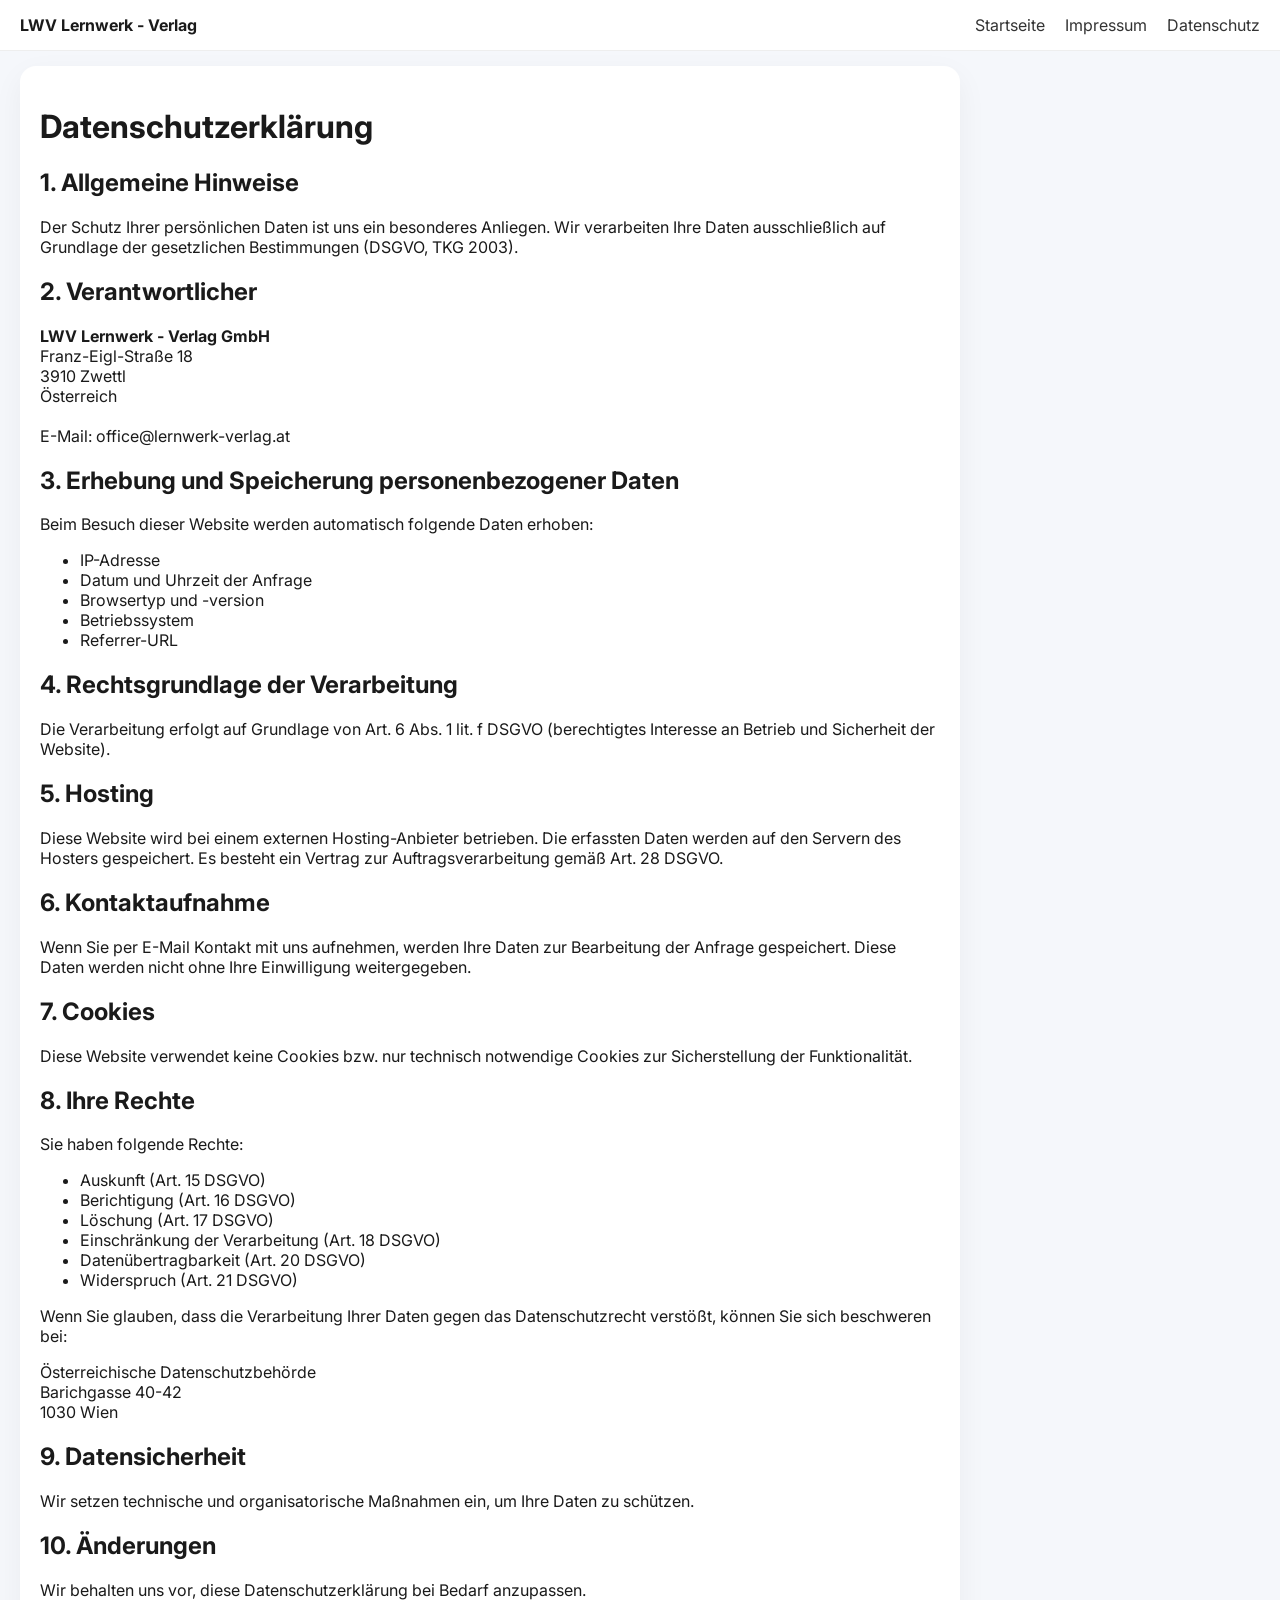
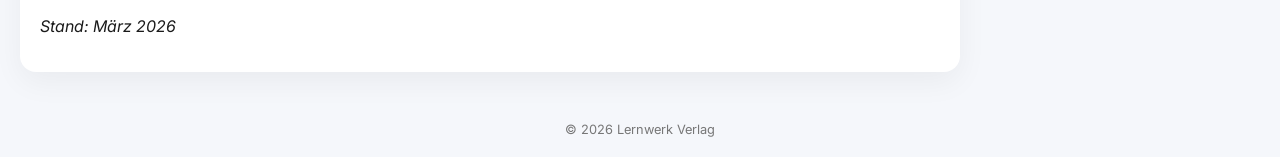
==== datenschutz.html @ 4e2f3f59 "Refactored Website" ====
<!DOCTYPE html>
<html lang="de">

<head>
    <meta charset="UTF-8">
    <meta name="viewport" content="width=device-width, initial-scale=1.0">
    <title>Datenschutz</title>
    <link rel="stylesheet" href="styles.css">
    <link href="https://fonts.googleapis.com/css2?family=Inter:wght@300;400;600&display=swap" rel="stylesheet">
</head>

<body>
    <header>
        <div class="logo"><strong>LWV Lernwerk - Verlag</strong></div>

        <button class="menu-toggle" id="menu-toggle">
            ☰
        </button>

        <nav id="nav">
            <a href="index.html">Startseite</a>
            <a href="impressum.html">Impressum</a>
            <a href="datenschutz.html">Datenschutz</a>
        </nav>
    </header>
    <div class="spacer"></div>
    <div class="container">
        <h1>Datenschutzerklärung</h1>

        <h2>1. Allgemeine Hinweise</h2>
        <p>
            Der Schutz Ihrer persönlichen Daten ist uns ein besonderes Anliegen.
            Wir verarbeiten Ihre Daten ausschließlich auf Grundlage der gesetzlichen Bestimmungen (DSGVO, TKG 2003).
        </p>

        <h2>2. Verantwortlicher</h2>
        <p>
            <strong>LWV Lernwerk - Verlag GmbH</strong><br>
            Franz-Eigl-Straße 18<br>
            3910 Zwettl<br />
            Österreich<br><br>
            E-Mail: office@lernwerk-verlag.at
        </p>

        <h2>3. Erhebung und Speicherung personenbezogener Daten</h2>
        <p>
            Beim Besuch dieser Website werden automatisch folgende Daten erhoben:
        </p>
        <ul>
            <li>IP-Adresse</li>
            <li>Datum und Uhrzeit der Anfrage</li>
            <li>Browsertyp und -version</li>
            <li>Betriebssystem</li>
            <li>Referrer-URL</li>
        </ul>

        <h2>4. Rechtsgrundlage der Verarbeitung</h2>
        <p>
            Die Verarbeitung erfolgt auf Grundlage von Art. 6 Abs. 1 lit. f DSGVO (berechtigtes Interesse an Betrieb und
            Sicherheit der Website).
        </p>

        <h2>5. Hosting</h2>
        <p>
            Diese Website wird bei einem externen Hosting-Anbieter betrieben.
            Die erfassten Daten werden auf den Servern des Hosters gespeichert.
            Es besteht ein Vertrag zur Auftragsverarbeitung gemäß Art. 28 DSGVO.
        </p>

        <h2>6. Kontaktaufnahme</h2>
        <p>
            Wenn Sie per E-Mail Kontakt mit uns aufnehmen, werden Ihre Daten zur Bearbeitung der Anfrage gespeichert.
            Diese Daten werden nicht ohne Ihre Einwilligung weitergegeben.
        </p>

        <h2>7. Cookies</h2>
        <p>
            Diese Website verwendet keine Cookies bzw. nur technisch notwendige Cookies zur Sicherstellung der
            Funktionalität.
        </p>

        <h2>8. Ihre Rechte</h2>
        <p>Sie haben folgende Rechte:</p>
        <ul>
            <li>Auskunft (Art. 15 DSGVO)</li>
            <li>Berichtigung (Art. 16 DSGVO)</li>
            <li>Löschung (Art. 17 DSGVO)</li>
            <li>Einschränkung der Verarbeitung (Art. 18 DSGVO)</li>
            <li>Datenübertragbarkeit (Art. 20 DSGVO)</li>
            <li>Widerspruch (Art. 21 DSGVO)</li>
        </ul>

        <p>
            Wenn Sie glauben, dass die Verarbeitung Ihrer Daten gegen das Datenschutzrecht verstößt, können Sie sich
            beschweren bei:
        </p>

        <p>
            Österreichische Datenschutzbehörde<br>
            Barichgasse 40-42<br>
            1030 Wien
        </p>

        <h2>9. Datensicherheit</h2>
        <p>
            Wir setzen technische und organisatorische Maßnahmen ein, um Ihre Daten zu schützen.
        </p>

        <h2>10. Änderungen</h2>
        <p>
            Wir behalten uns vor, diese Datenschutzerklärung bei Bedarf anzupassen.
        </p>

        <p><em>Stand: März 2026</em></p>
    </div>
    <footer>© 2026 Lernwerk Verlag</footer>
    <script>
        const toggle = document.getElementById('menu-toggle');
        const nav = document.getElementById('nav');

        toggle.addEventListener('click', () => {
            nav.classList.toggle('active');
        });
    </script>
</body>

</html>
---- styles.css ----
body {
    font-family: 'Inter', sans-serif;
    margin: 0;
    background: #f5f7fb;
    color: #1a1a1a;
}

header {
    background: white;
    border-bottom: 1px solid #eee;
    padding: 15px 20px;
    display: flex;
    justify-content: space-between;
    align-items: center;
    flex-wrap: wrap;
}

.menu-toggle {
    font-size: 1.5rem;
    background: none;
    border: none;
    cursor: pointer;
    display: block;
}

nav {
    width: 100%;
    display: none;
    flex-direction: column;
    margin-top: 10px;
}

nav a {
    padding: 10px 0;
    text-decoration: none;
    color: #333;
}

nav.active {
    display: flex;
}

/* Desktop */
@media (min-width: 768px) {
    .menu-toggle {
        display: none;
    }

    nav {
        display: flex !important;
        flex-direction: row;
        width: auto;
        margin-top: 0;
    }

    nav a {
        margin-left: 20px;
        padding: 0;
    }
}

nav a:hover {
    color: #007aff;
}

.hero {
    padding: 60px 20px;
    text-align: center;
    background: linear-gradient(135deg, #007aff, #5ac8fa);
    color: white;
}

.hero h1 {
    font-size: 2rem;
}

.container {
    max-width: 900px;
    margin: -30px 20px 30px 20px;
    padding: 20px;
    background: white;
    border-radius: 16px;
    box-shadow: 0 10px 30px rgba(0, 0, 0, 0.05);
}

.badge {
    display: inline-block;
    background: #e6f0ff;
    color: #007aff;
    padding: 5px 10px;
    border-radius: 8px;
    font-size: 0.75rem;
}

.spacer {
    height: 5vh;
}

.indent {
    margin-left: 20px;
}

footer {
    text-align: center;
    padding: 20px;
    font-size: 0.8rem;
    color: #777;
}

@media(min-width:768px) {
    .hero h1 {
        font-size: 2.5rem;
    }

    nav {
        margin-top: 0;
    }
}
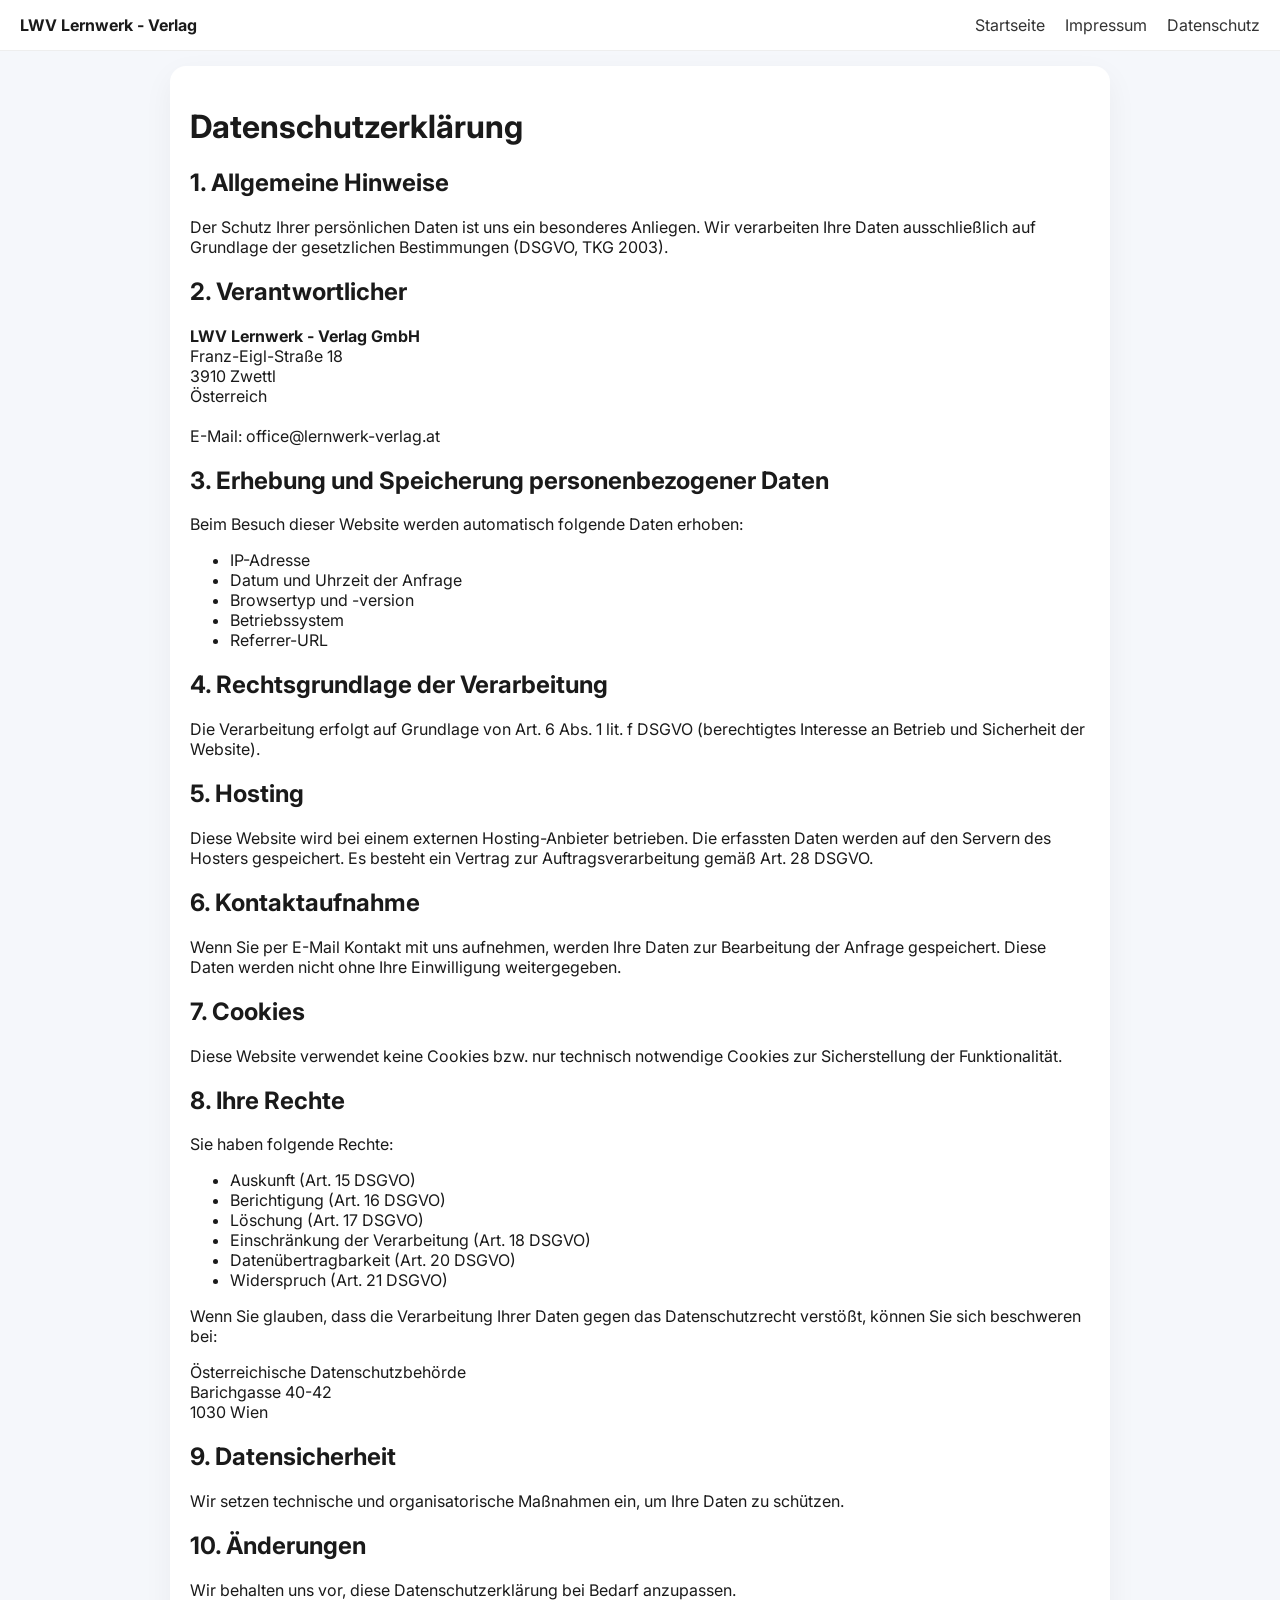
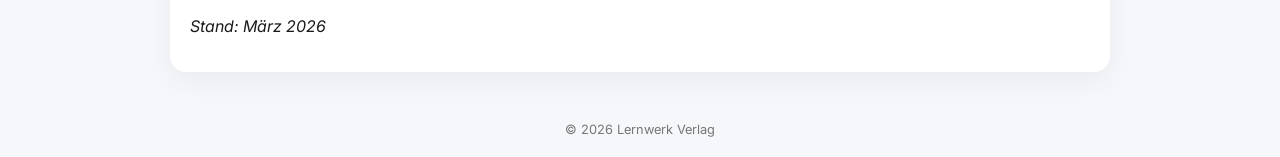
==== commit 8e300250: "Updated Routing" ====
--- a/datenschutz.html
+++ b/datenschutz.html
@@ -18,7 +18,7 @@
         </button>
 
         <nav id="nav">
-            <a href="index.html">Startseite</a>
+            <a href="/">Startseite</a>
             <a href="impressum.html">Impressum</a>
             <a href="datenschutz.html">Datenschutz</a>
         </nav>
--- a/styles.css
+++ b/styles.css
@@ -76,11 +76,13 @@
 
 .container {
     max-width: 900px;
-    margin: -30px 20px 30px 20px;
+    margin: -30px auto 30px auto;
+    width: calc(100% - 80px) !important;
     padding: 20px;
     background: white;
     border-radius: 16px;
     box-shadow: 0 10px 30px rgba(0, 0, 0, 0.05);
+    overflow-wrap: anywhere;
 }
 
 .badge {
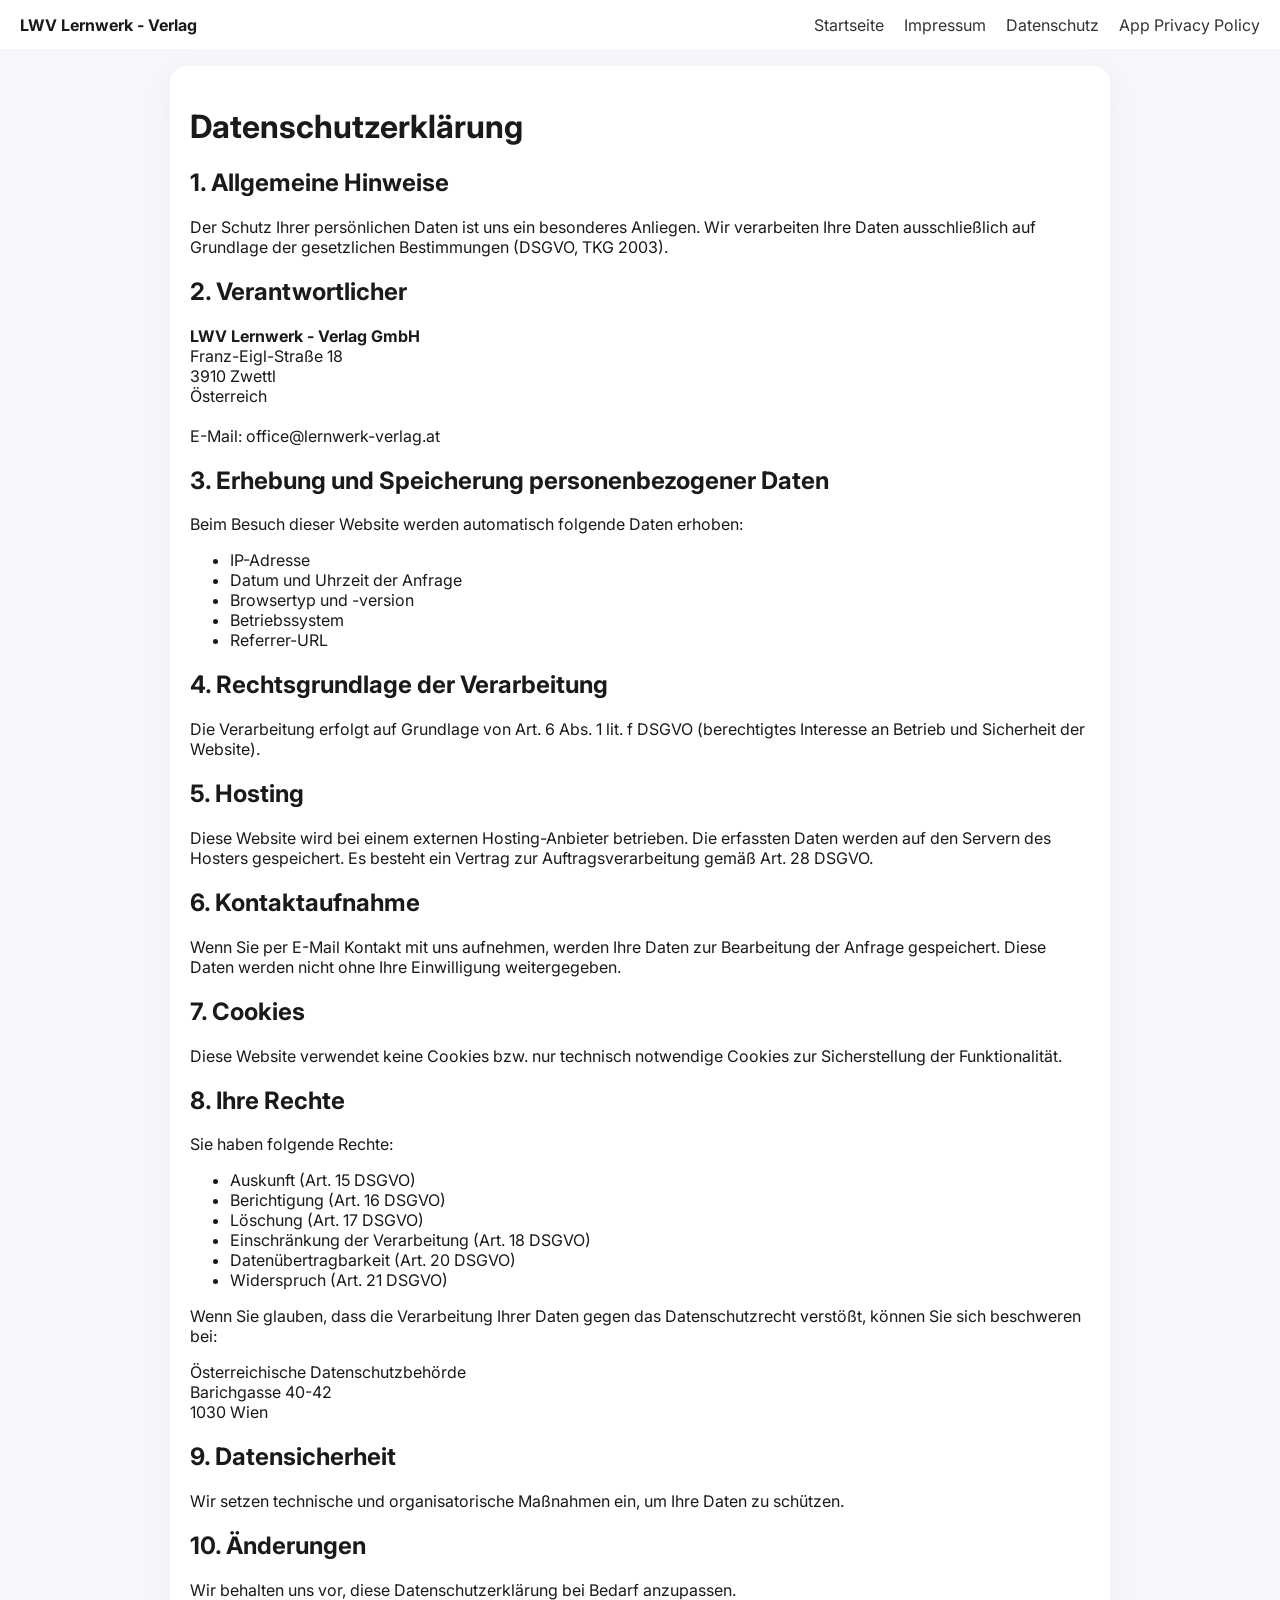
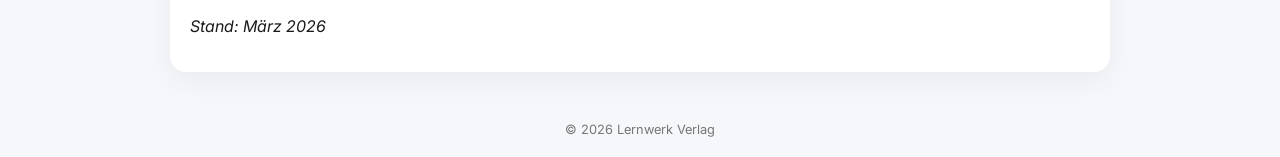
==== commit 03ba897c: "Added App Privacy Policy" ====
--- a/datenschutz.html
+++ b/datenschutz.html
@@ -6,6 +6,7 @@
     <meta name="viewport" content="width=device-width, initial-scale=1.0">
     <title>Datenschutz</title>
     <link rel="stylesheet" href="styles.css">
+    <link rel="icon" type="image/x-icon" href="logo.jpg">
     <link href="https://fonts.googleapis.com/css2?family=Inter:wght@300;400;600&display=swap" rel="stylesheet">
 </head>
 
@@ -21,6 +22,7 @@
             <a href="/">Startseite</a>
             <a href="impressum.html">Impressum</a>
             <a href="datenschutz.html">Datenschutz</a>
+            <a href="privacy-policy.html">App Privacy Policy</a>
         </nav>
     </header>
     <div class="spacer"></div>
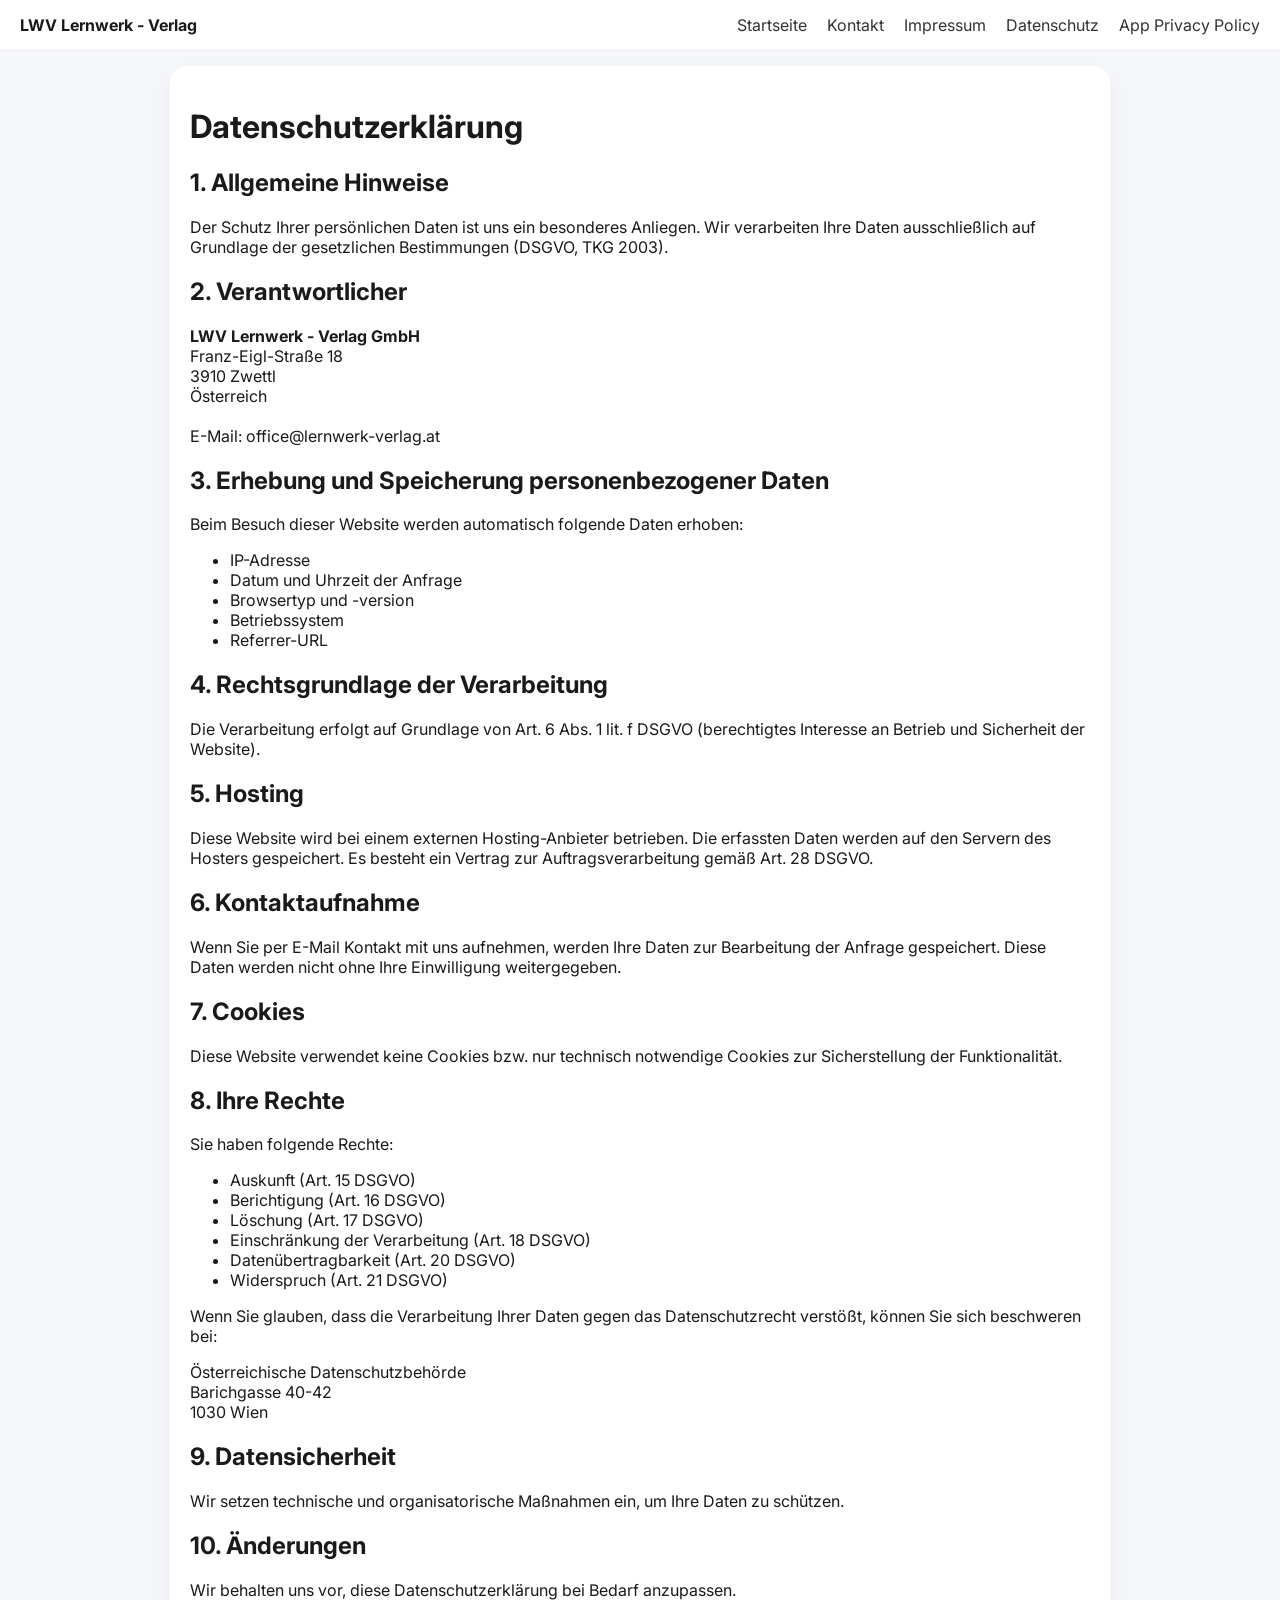
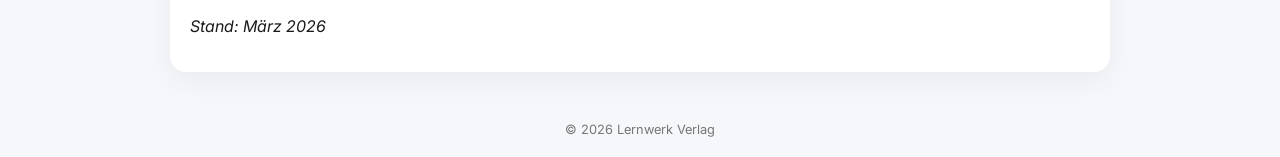
==== commit 3a8399f9: "Added Kontakt Page" ====
--- a/datenschutz.html
+++ b/datenschutz.html
@@ -20,6 +20,7 @@
 
         <nav id="nav">
             <a href="/">Startseite</a>
+            <a href="kontakt.html">Kontakt</a>
             <a href="impressum.html">Impressum</a>
             <a href="datenschutz.html">Datenschutz</a>
             <a href="privacy-policy.html">App Privacy Policy</a>
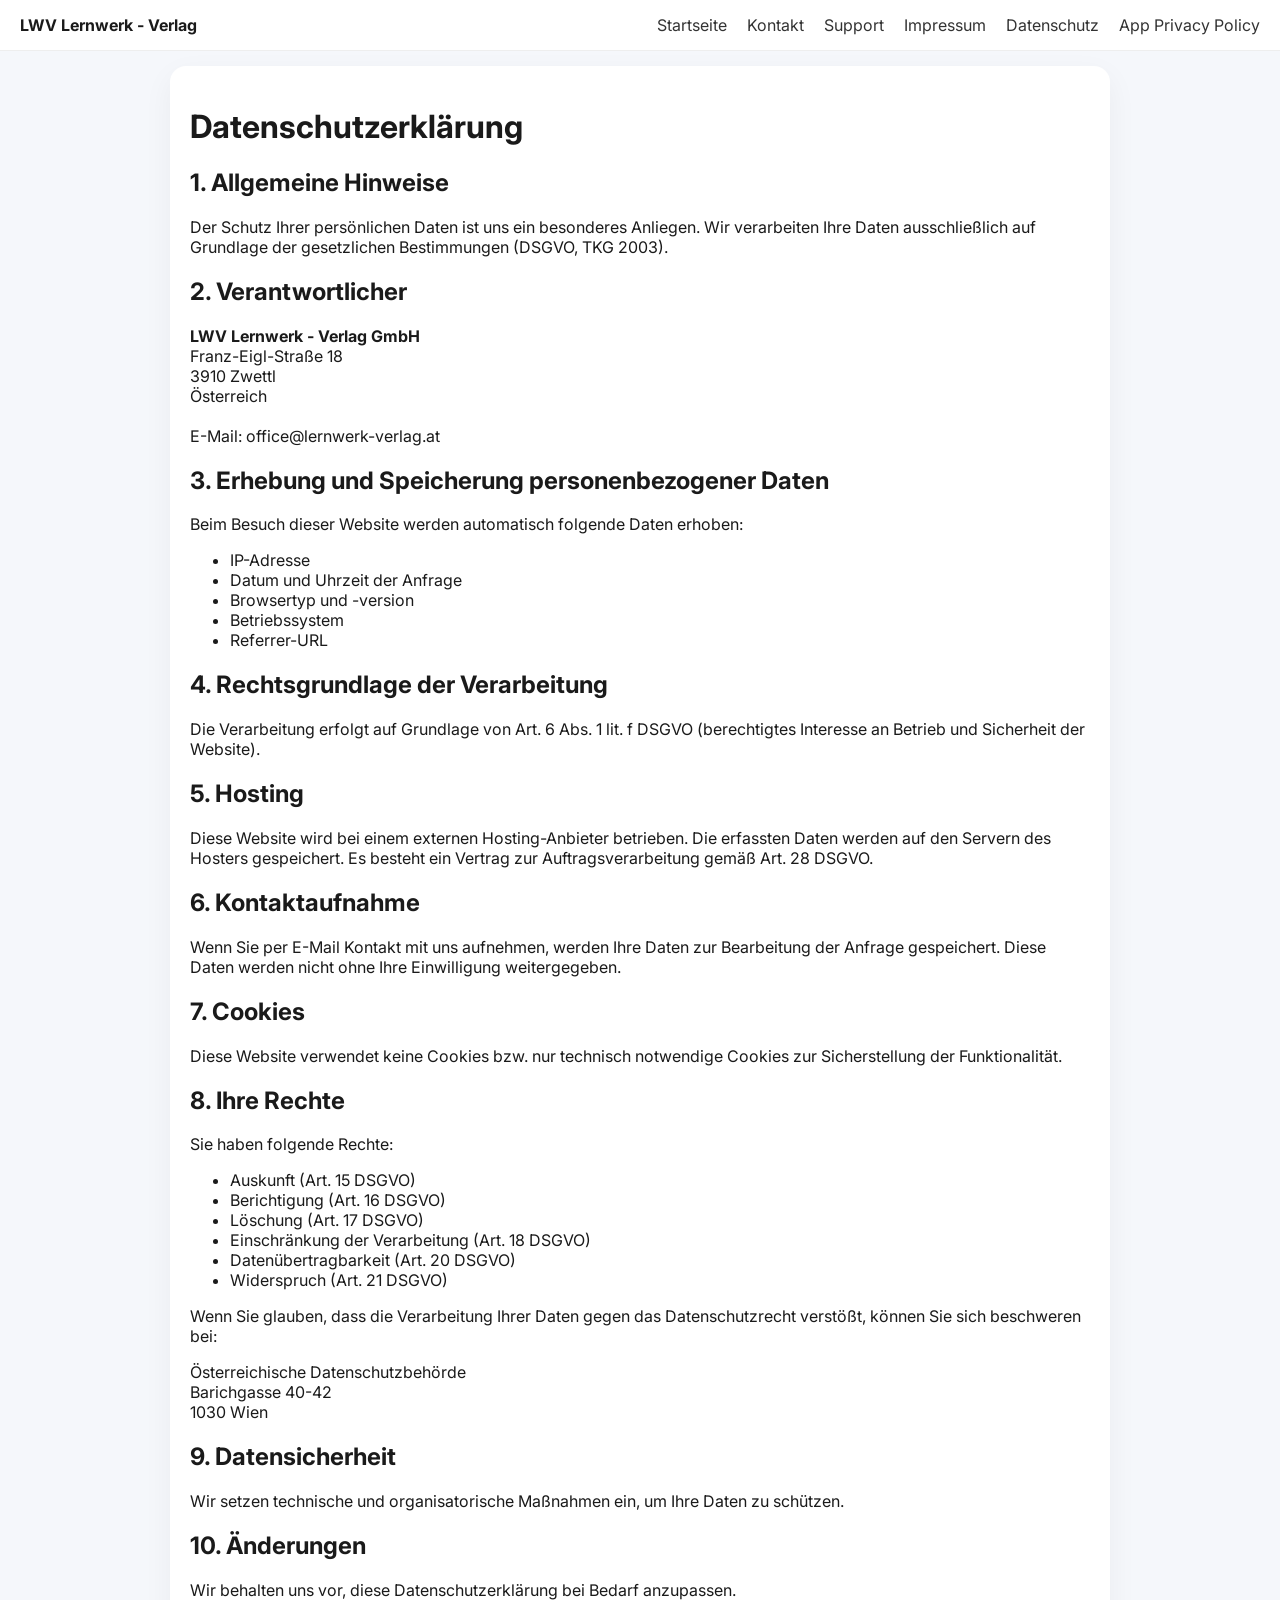
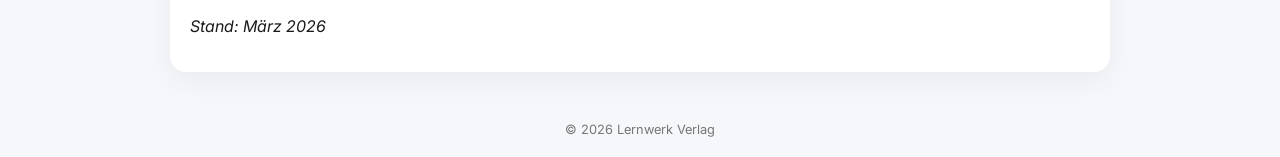
==== commit 4b7c18ac: "Added Support Page" ====
--- a/datenschutz.html
+++ b/datenschutz.html
@@ -21,6 +21,7 @@
         <nav id="nav">
             <a href="/">Startseite</a>
             <a href="kontakt.html">Kontakt</a>
+            <a href="support.html">Support</a>
             <a href="impressum.html">Impressum</a>
             <a href="datenschutz.html">Datenschutz</a>
             <a href="privacy-policy.html">App Privacy Policy</a>
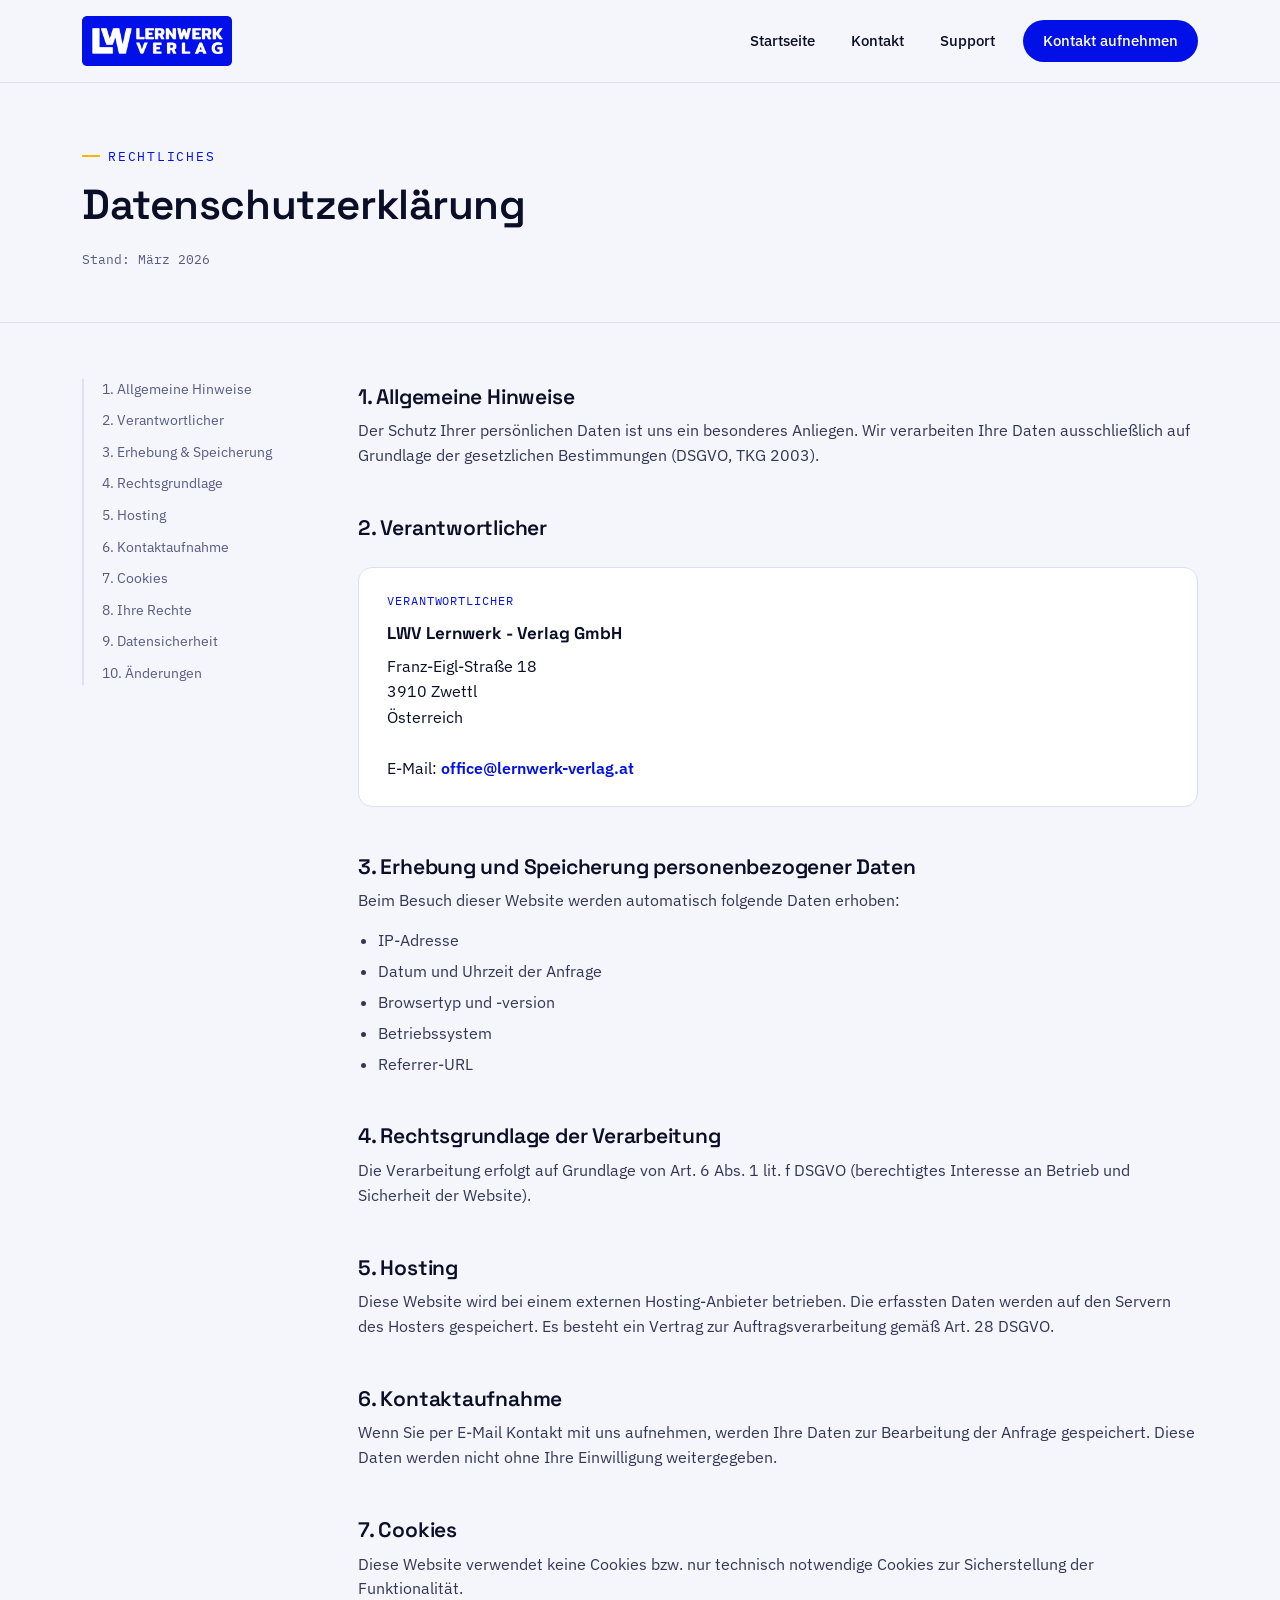
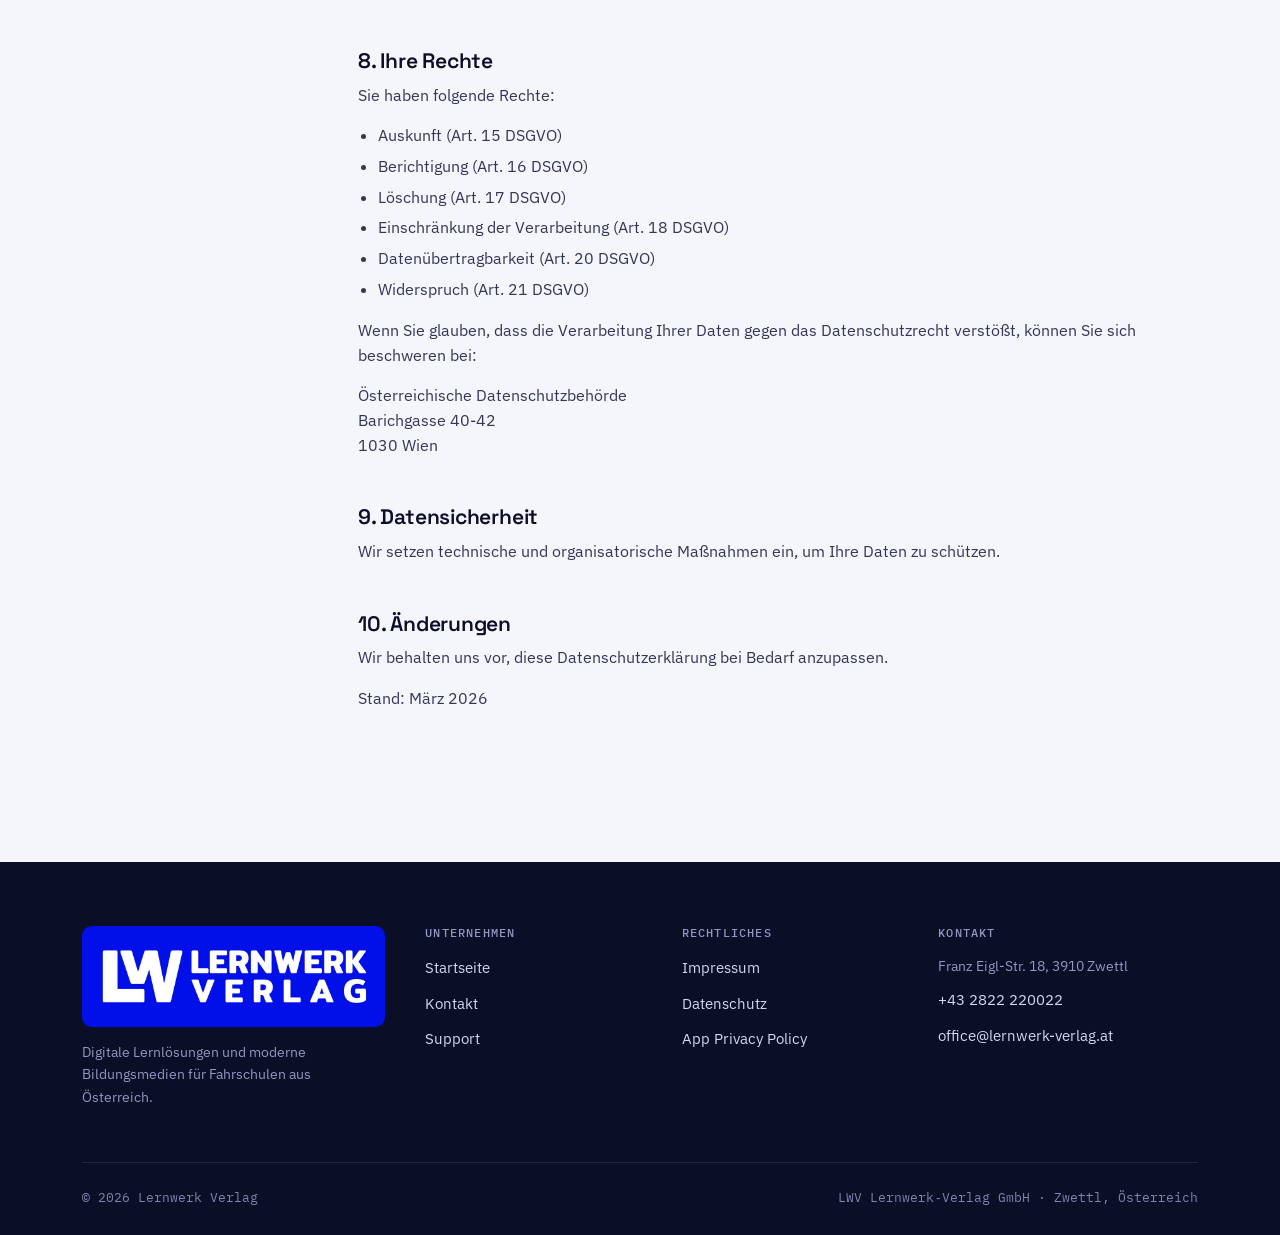
==== commit 65935dc0: "New Website" ====
--- a/datenschutz.html
+++ b/datenschutz.html
@@ -1,131 +1,153 @@
 <!DOCTYPE html>
 <html lang="de">
+<head>
+<meta charset="UTF-8">
+<meta name="viewport" content="width=device-width, initial-scale=1.0">
+<link rel="icon" type="image/x-icon" href="assets/img/LWV_Logo_White-Blue_1000x1000.ico">
+<title>Datenschutz — LWV Lernwerk-Verlag</title>
+<link rel="preconnect" href="https://fonts.googleapis.com">
+<link rel="preconnect" href="https://fonts.gstatic.com" crossorigin>
+<link href="https://fonts.googleapis.com/css2?family=Space+Grotesk:wght@500;600;700&family=IBM+Plex+Sans:wght@400;500;600&family=IBM+Plex+Mono:wght@400;500&display=swap" rel="stylesheet">
+<link rel="stylesheet" href="assets/css/style.css">
+</head>
+<body>
 
-<head>
-    <meta charset="UTF-8">
-    <meta name="viewport" content="width=device-width, initial-scale=1.0">
-    <title>Datenschutz</title>
-    <link rel="stylesheet" href="styles.css">
-    <link rel="icon" type="image/x-icon" href="logo.jpg">
-    <link href="https://fonts.googleapis.com/css2?family=Inter:wght@300;400;600&display=swap" rel="stylesheet">
-</head>
+<header class="site-header">
+  <div class="header-inner">
+    <a href="index.html" class="brand">
+      <img src="assets/img/LWV_LERNWERK_VERLAG_Logo_White-Blue_1920x640.webp" class="logo_full"/>
+    </a>
+    <button class="nav-toggle" aria-label="Menü öffnen" aria-expanded="false"><span></span></button>
+    <nav class="main-nav">
+      <a href="index.html">Startseite</a>
+      <a href="kontakt.html">Kontakt</a>
+      <a href="support.html">Support</a>
+      <a href="kontakt.html" class="nav-cta">Kontakt aufnehmen</a>
+    </nav>
+  </div>
+</header>
 
-<body>
-    <header>
-        <div class="logo"><strong>LWV Lernwerk - Verlag</strong></div>
+<main>
+  <section class="page-hero">
+    <div class="container">
+      <span class="eyebrow">Rechtliches</span>
+      <h1>Datenschutzerklärung</h1>
+      <p class="updated">Stand: März 2026</p>
+    </div>
+  </section>
 
-        <button class="menu-toggle" id="menu-toggle">
-            ☰
-        </button>
+  <section class="container">
+    <div class="legal">
+      <aside class="legal-toc" aria-label="Inhalt">
+        <a href="#allgemein">1. Allgemeine Hinweise</a>
+        <a href="#verantwortlicher">2. Verantwortlicher</a>
+        <a href="#erhebung">3. Erhebung &amp; Speicherung</a>
+        <a href="#rechtsgrundlage">4. Rechtsgrundlage</a>
+        <a href="#hosting">5. Hosting</a>
+        <a href="#kontaktaufnahme">6. Kontaktaufnahme</a>
+        <a href="#cookies">7. Cookies</a>
+        <a href="#rechte">8. Ihre Rechte</a>
+        <a href="#sicherheit">9. Datensicherheit</a>
+        <a href="#aenderungen">10. Änderungen</a>
+      </aside>
 
-        <nav id="nav">
-            <a href="/">Startseite</a>
-            <a href="kontakt.html">Kontakt</a>
-            <a href="support.html">Support</a>
-            <a href="impressum.html">Impressum</a>
-            <a href="datenschutz.html">Datenschutz</a>
-            <a href="privacy-policy.html">App Privacy Policy</a>
-        </nav>
-    </header>
-    <div class="spacer"></div>
-    <div class="container">
-        <h1>Datenschutzerklärung</h1>
+      <div class="legal-body">
+        <h2 id="allgemein">1. Allgemeine Hinweise</h2>
+        <p>Der Schutz Ihrer persönlichen Daten ist uns ein besonderes Anliegen. Wir verarbeiten Ihre Daten ausschließlich auf Grundlage der gesetzlichen Bestimmungen (DSGVO, TKG 2003).</p>
 
-        <h2>1. Allgemeine Hinweise</h2>
-        <p>
-            Der Schutz Ihrer persönlichen Daten ist uns ein besonderes Anliegen.
-            Wir verarbeiten Ihre Daten ausschließlich auf Grundlage der gesetzlichen Bestimmungen (DSGVO, TKG 2003).
-        </p>
+        <h2 id="verantwortlicher">2. Verantwortlicher</h2>
+        <div class="legal-org">
+          <span class="tag">Verantwortlicher</span>
+          <strong>LWV Lernwerk&nbsp;-&nbsp;Verlag GmbH</strong>
+          Franz-Eigl-Straße 18<br>3910 Zwettl<br>Österreich<br><br>
+          E-Mail: <a href="mailto:office@lernwerk-verlag.at" style="color:var(--blue); font-weight:600;">office@lernwerk-verlag.at</a>
+        </div>
 
-        <h2>2. Verantwortlicher</h2>
-        <p>
-            <strong>LWV Lernwerk - Verlag GmbH</strong><br>
-            Franz-Eigl-Straße 18<br>
-            3910 Zwettl<br />
-            Österreich<br><br>
-            E-Mail: office@lernwerk-verlag.at
-        </p>
-
-        <h2>3. Erhebung und Speicherung personenbezogener Daten</h2>
-        <p>
-            Beim Besuch dieser Website werden automatisch folgende Daten erhoben:
-        </p>
+        <h2 id="erhebung">3. Erhebung und Speicherung personenbezogener Daten</h2>
+        <p>Beim Besuch dieser Website werden automatisch folgende Daten erhoben:</p>
         <ul>
-            <li>IP-Adresse</li>
-            <li>Datum und Uhrzeit der Anfrage</li>
-            <li>Browsertyp und -version</li>
-            <li>Betriebssystem</li>
-            <li>Referrer-URL</li>
+          <li>IP-Adresse</li>
+          <li>Datum und Uhrzeit der Anfrage</li>
+          <li>Browsertyp und -version</li>
+          <li>Betriebssystem</li>
+          <li>Referrer-URL</li>
         </ul>
 
-        <h2>4. Rechtsgrundlage der Verarbeitung</h2>
-        <p>
-            Die Verarbeitung erfolgt auf Grundlage von Art. 6 Abs. 1 lit. f DSGVO (berechtigtes Interesse an Betrieb und
-            Sicherheit der Website).
-        </p>
+        <h2 id="rechtsgrundlage">4. Rechtsgrundlage der Verarbeitung</h2>
+        <p>Die Verarbeitung erfolgt auf Grundlage von Art. 6 Abs. 1 lit. f DSGVO (berechtigtes Interesse an Betrieb und Sicherheit der Website).</p>
 
-        <h2>5. Hosting</h2>
-        <p>
-            Diese Website wird bei einem externen Hosting-Anbieter betrieben.
-            Die erfassten Daten werden auf den Servern des Hosters gespeichert.
-            Es besteht ein Vertrag zur Auftragsverarbeitung gemäß Art. 28 DSGVO.
-        </p>
+        <h2 id="hosting">5. Hosting</h2>
+        <p>Diese Website wird bei einem externen Hosting-Anbieter betrieben. Die erfassten Daten werden auf den Servern des Hosters gespeichert. Es besteht ein Vertrag zur Auftragsverarbeitung gemäß Art. 28 DSGVO.</p>
 
-        <h2>6. Kontaktaufnahme</h2>
-        <p>
-            Wenn Sie per E-Mail Kontakt mit uns aufnehmen, werden Ihre Daten zur Bearbeitung der Anfrage gespeichert.
-            Diese Daten werden nicht ohne Ihre Einwilligung weitergegeben.
-        </p>
+        <h2 id="kontaktaufnahme">6. Kontaktaufnahme</h2>
+        <p>Wenn Sie per E-Mail Kontakt mit uns aufnehmen, werden Ihre Daten zur Bearbeitung der Anfrage gespeichert. Diese Daten werden nicht ohne Ihre Einwilligung weitergegeben.</p>
 
-        <h2>7. Cookies</h2>
-        <p>
-            Diese Website verwendet keine Cookies bzw. nur technisch notwendige Cookies zur Sicherstellung der
-            Funktionalität.
-        </p>
+        <h2 id="cookies">7. Cookies</h2>
+        <p>Diese Website verwendet keine Cookies bzw. nur technisch notwendige Cookies zur Sicherstellung der Funktionalität.</p>
 
-        <h2>8. Ihre Rechte</h2>
+        <h2 id="rechte">8. Ihre Rechte</h2>
         <p>Sie haben folgende Rechte:</p>
         <ul>
-            <li>Auskunft (Art. 15 DSGVO)</li>
-            <li>Berichtigung (Art. 16 DSGVO)</li>
-            <li>Löschung (Art. 17 DSGVO)</li>
-            <li>Einschränkung der Verarbeitung (Art. 18 DSGVO)</li>
-            <li>Datenübertragbarkeit (Art. 20 DSGVO)</li>
-            <li>Widerspruch (Art. 21 DSGVO)</li>
+          <li>Auskunft (Art. 15 DSGVO)</li>
+          <li>Berichtigung (Art. 16 DSGVO)</li>
+          <li>Löschung (Art. 17 DSGVO)</li>
+          <li>Einschränkung der Verarbeitung (Art. 18 DSGVO)</li>
+          <li>Datenübertragbarkeit (Art. 20 DSGVO)</li>
+          <li>Widerspruch (Art. 21 DSGVO)</li>
         </ul>
+        <p>Wenn Sie glauben, dass die Verarbeitung Ihrer Daten gegen das Datenschutzrecht verstößt, können Sie sich beschweren bei:</p>
+        <p>Österreichische Datenschutzbehörde<br>Barichgasse 40-42<br>1030 Wien</p>
 
-        <p>
-            Wenn Sie glauben, dass die Verarbeitung Ihrer Daten gegen das Datenschutzrecht verstößt, können Sie sich
-            beschweren bei:
-        </p>
+        <h2 id="sicherheit">9. Datensicherheit</h2>
+        <p>Wir setzen technische und organisatorische Maßnahmen ein, um Ihre Daten zu schützen.</p>
 
-        <p>
-            Österreichische Datenschutzbehörde<br>
-            Barichgasse 40-42<br>
-            1030 Wien
-        </p>
+        <h2 id="aenderungen">10. Änderungen</h2>
+        <p>Wir behalten uns vor, diese Datenschutzerklärung bei Bedarf anzupassen.</p>
+        <p class="updated">Stand: März 2026</p>
+      </div>
+    </div>
+  </section>
+</main>
 
-        <h2>9. Datensicherheit</h2>
-        <p>
-            Wir setzen technische und organisatorische Maßnahmen ein, um Ihre Daten zu schützen.
-        </p>
+<footer class="site-footer">
+  <div class="container">
+    <div class="footer-grid">
+      <div class="footer-brand">
+        <a href="index.html" class="brand"><img src="assets/img/LWV_LERNWERK_VERLAG_Logo_White-Blue_1920x640.webp" class="logo_full"/></a>
+        <p>Digitale Lernlösungen und moderne Bildungsmedien für Fahrschulen aus Österreich.</p>
+      </div>
+      <div class="footer-col">
+        <h4>Unternehmen</h4>
+        <ul>
+          <li><a href="index.html">Startseite</a></li>
+          <li><a href="kontakt.html">Kontakt</a></li>
+          <li><a href="support.html">Support</a></li>
+        </ul>
+      </div>
+      <div class="footer-col">
+        <h4>Rechtliches</h4>
+        <ul>
+          <li><a href="impressum.html">Impressum</a></li>
+          <li><a href="datenschutz.html">Datenschutz</a></li>
+          <li><a href="privacy-policy.html">App Privacy Policy</a></li>
+        </ul>
+      </div>
+      <div class="footer-col">
+        <h4>Kontakt</h4>
+        <ul>
+          <li class="muted">Franz Eigl-Str. 18, 3910 Zwettl</li>
+          <li><a href="tel:+43282222022">+43 2822 220022</a></li>
+          <li><a href="mailto:office@lernwerk-verlag.at">office@lernwerk-verlag.at</a></li>
+        </ul>
+      </div>
+    </div>
+    <div class="footer-bottom">
+      <span>© 2026 Lernwerk Verlag</span>
+      <span>LWV Lernwerk&#8209;Verlag GmbH · Zwettl, Österreich</span>
+    </div>
+  </div>
+</footer>
 
-        <h2>10. Änderungen</h2>
-        <p>
-            Wir behalten uns vor, diese Datenschutzerklärung bei Bedarf anzupassen.
-        </p>
-
-        <p><em>Stand: März 2026</em></p>
-    </div>
-    <footer>© 2026 Lernwerk Verlag</footer>
-    <script>
-        const toggle = document.getElementById('menu-toggle');
-        const nav = document.getElementById('nav');
-
-        toggle.addEventListener('click', () => {
-            nav.classList.toggle('active');
-        });
-    </script>
+<script src="assets/js/main.js"></script>
 </body>
-
-</html>+</html>
--- a/assets/css/style.css
+++ b/assets/css/style.css
@@ -0,0 +1,814 @@
+/* ===========================================================
+   LWV Lernwerk-Verlag — Design Tokens
+   =========================================================== */
+:root{
+  --blue: #0010e7;
+  --blue-deep: #000a8f;
+  --blue-soft: #3d49ee;
+  --ink: #0a0e27;
+  --paper: #f5f6fc;
+  --paper-deep: #eceefa;
+  --white: #ffffff;
+  --amber: #ffb800;
+  --line: #dcdff6;
+  --line-strong: #b9beed;
+  --muted: #565b82;
+
+  --font-display: "Space Grotesk", "Helvetica Neue", Arial, sans-serif;
+  --font-body: "IBM Plex Sans", "Helvetica Neue", Arial, sans-serif;
+  --font-mono: "IBM Plex Mono", ui-monospace, Menlo, monospace;
+
+  --container: 1180px;
+  --radius: 14px;
+  --radius-sm: 8px;
+}
+
+*, *::before, *::after{ box-sizing: border-box; }
+html{ scroll-behavior: smooth; }
+body{
+  margin:0;
+  background: var(--paper);
+  color: var(--ink);
+  font-family: var(--font-body);
+  font-size: 16px;
+  line-height: 1.6;
+  -webkit-font-smoothing: antialiased;
+}
+img{ max-width:100%; display:block; }
+a{ color: inherit; text-decoration:none; }
+ul{ margin:0; padding:0; }
+h1,h2,h3,h4{
+  font-family: var(--font-display);
+  font-weight: 600;
+  line-height: 1.1;
+  margin: 0 0 .5em 0;
+  letter-spacing: -0.01em;
+}
+p{ margin: 0 0 1em 0; }
+.container{
+  width: 100%;
+  max-width: var(--container);
+  margin: 0 auto;
+  padding: 0 32px;
+}
+
+@media (max-width: 640px){
+  .container{ padding: 0 20px; }
+}
+
+.header-inner > a > img {
+  max-height: 50px;
+}
+
+/* Focus visibility */
+a:focus-visible, button:focus-visible{
+  outline: 3px solid var(--amber);
+  outline-offset: 2px;
+  border-radius: 4px;
+}
+
+@media (prefers-reduced-motion: reduce){
+  *{ animation-duration: 0.001ms !important; animation-iteration-count: 1 !important; transition-duration: 0.001ms !important; scroll-behavior: auto !important; }
+}
+
+/* ===========================================================
+   Eyebrow / mono labels
+   =========================================================== */
+.eyebrow{
+  font-family: var(--font-mono);
+  font-size: 12.5px;
+  letter-spacing: 0.14em;
+  text-transform: uppercase;
+  color: var(--blue);
+  display: inline-flex;
+  align-items: center;
+  gap: 8px;
+  margin-bottom: 16px;
+}
+.eyebrow::before{
+  content: "";
+  width: 18px;
+  height: 2px;
+  background: var(--amber);
+  display: inline-block;
+}
+
+/* ===========================================================
+   Header / Navigation
+   =========================================================== */
+.site-header{
+  position: sticky;
+  top: 0;
+  z-index: 100;
+  background: rgba(245,246,252,0.86);
+  backdrop-filter: blur(10px);
+  border-bottom: 1px solid var(--line);
+}
+.header-inner{
+  display:flex;
+  align-items:center;
+  justify-content:space-between;
+  padding: 16px 32px;
+  max-width: var(--container);
+  margin: 0 auto;
+}
+.brand{
+  display:flex;
+  align-items:center;
+  gap: 12px;
+  font-family: var(--font-display);
+  font-weight: 700;
+  font-size: 17px;
+  color: var(--ink);
+}
+.brand-mark{
+  width: 38px;
+  height: 38px;
+  border-radius: 9px;
+  background: var(--blue);
+  color: var(--white);
+  display:flex;
+  align-items:center;
+  justify-content:center;
+  font-family: var(--font-mono);
+  font-weight: 700;
+  font-size: 13px;
+  letter-spacing: 0.02em;
+  flex-shrink: 0;
+  position: relative;
+  overflow: hidden;
+}
+.brand-mark::after{
+  content:"";
+  position:absolute;
+  inset:0;
+  background: linear-gradient(135deg, transparent 40%, rgba(255,255,255,0.25) 50%, transparent 60%);
+}
+.brand small{
+  display:block;
+  font-family: var(--font-mono);
+  font-weight: 400;
+  font-size: 10.5px;
+  letter-spacing: 0.08em;
+  color: var(--muted);
+  text-transform: uppercase;
+  margin-top: 2px;
+}
+
+.main-nav{ display:flex; align-items:center; gap: 4px; }
+.main-nav a{
+  font-size: 14.5px;
+  font-weight: 500;
+  padding: 9px 16px;
+  border-radius: 999px;
+  color: var(--ink);
+  transition: background .15s ease, color .15s ease;
+}
+.main-nav a:hover{ background: var(--paper-deep); color: var(--blue); }
+.main-nav a.is-active{ color: var(--blue); }
+.nav-cta{
+  margin-left: 8px;
+  background: var(--blue) !important;
+  color: var(--white) !important;
+  padding: 9px 20px !important;
+}
+.nav-cta:hover{ background: var(--blue-deep) !important; color: var(--white) !important; }
+
+.nav-toggle{
+  display:none;
+  width: 42px; height: 42px;
+  border-radius: var(--radius-sm);
+  border: 1px solid var(--line-strong);
+  background: var(--white);
+  cursor:pointer;
+  align-items:center;
+  justify-content:center;
+}
+.nav-toggle span, .nav-toggle span::before, .nav-toggle span::after{
+  content:""; display:block; width: 18px; height: 2px; background: var(--ink); position:relative; transition: transform .2s ease, opacity .2s ease;
+}
+.nav-toggle span::before{ position:absolute; top:-6px; }
+.nav-toggle span::after{ position:absolute; top:6px; }
+
+@media (max-width: 900px){
+  .nav-toggle{ display:flex; }
+  .main-nav{
+    position:absolute;
+    top: 100%; left:0; right:0;
+    background: var(--white);
+    border-bottom: 1px solid var(--line);
+    flex-direction:column;
+    align-items:stretch;
+    padding: 10px 20px 18px;
+    gap: 2px;
+    display:none;
+  }
+  .main-nav.is-open{ display:flex; }
+  .main-nav a{ padding: 12px 10px; border-radius: 8px; }
+  .nav-cta{ margin-left:0; text-align:center; margin-top: 6px; }
+}
+
+/* ===========================================================
+   Buttons
+   =========================================================== */
+.btn{
+  display:inline-flex;
+  align-items:center;
+  gap: 8px;
+  font-family: var(--font-body);
+  font-weight: 600;
+  font-size: 15px;
+  padding: 13px 24px;
+  border-radius: 999px;
+  border: 1px solid transparent;
+  cursor: pointer;
+  transition: transform .15s ease, background .15s ease, border-color .15s ease;
+}
+.btn:hover{ transform: translateY(-1px); }
+.btn-primary{ background: var(--blue); color: var(--white); }
+.btn-primary:hover{ background: var(--blue-deep); }
+.btn-ghost{ background: transparent; color: var(--ink); border-color: var(--line-strong); }
+.btn-ghost:hover{ border-color: var(--blue); color: var(--blue); }
+.btn-on-dark{ background: var(--white); color: var(--blue-deep); }
+.btn-on-dark:hover{ background: var(--paper-deep); }
+.btn-ghost-on-dark{ background: transparent; color: var(--white); border-color: rgba(255,255,255,0.4); }
+.btn-ghost-on-dark:hover{ border-color: var(--white); }
+
+/* ===========================================================
+   Hero
+   =========================================================== */
+.hero{
+  padding: 76px 0 40px;
+  overflow: hidden;
+}
+.hero-inner{
+  display:grid;
+  grid-template-columns: 1.05fr 0.95fr;
+  gap: 56px;
+  align-items:center;
+}
+.hero h1{
+  font-size: clamp(34px, 5vw, 54px);
+  color: var(--ink);
+  max-width: 12ch;
+}
+.hero h1 em{
+  font-style: normal;
+  color: var(--blue);
+}
+.hero-sub{
+  font-size: 18px;
+  color: var(--muted);
+  max-width: 46ch;
+  margin-bottom: 32px;
+}
+.hero-actions{ display:flex; gap: 14px; flex-wrap: wrap; margin-bottom: 36px; }
+.hero-meta{
+  display:flex;
+  gap: 28px;
+  flex-wrap: wrap;
+  font-family: var(--font-mono);
+  font-size: 12.5px;
+  color: var(--muted);
+  border-top: 1px dashed var(--line-strong);
+  padding-top: 18px;
+}
+.hero-meta strong{ color: var(--ink); font-weight: 600; }
+
+.route-card{
+  background: linear-gradient(165deg, var(--blue) 0%, var(--blue-deep) 100%);
+  border-radius: 24px;
+  padding: 22px;
+  position: relative;
+  aspect-ratio: 10/7;
+  box-shadow: 0 30px 60px -20px rgba(0,16,231,0.45);
+}
+.route-card svg{ width:100%; height:100%; display:block; }
+.route-label{
+  position:absolute;
+  font-family: var(--font-mono);
+  font-size: 11px;
+  letter-spacing: .04em;
+  color: var(--white);
+  background: rgba(255,255,255,0.14);
+  border: 1px solid rgba(255,255,255,0.28);
+  padding: 5px 10px;
+  border-radius: 999px;
+  backdrop-filter: blur(4px);
+}
+
+@media (max-width: 900px){
+  .hero-inner{ grid-template-columns: 1fr; }
+  .route-card{ order: -1; }
+}
+
+@media (max-width: 480px){
+  .route-card{ padding: 14px; border-radius: 18px; }
+}
+
+/* ===========================================================
+   Section basics
+   =========================================================== */
+.section{ padding: 88px 0; }
+.section-head{ max-width: 640px; margin-bottom: 48px; }
+.section-head p{ color: var(--muted); font-size: 17px; }
+.section-alt{ background: var(--white); border-top: 1px solid var(--line); border-bottom: 1px solid var(--line); }
+
+.section-dark{
+  background: var(--ink);
+  color: var(--paper);
+  position: relative;
+}
+.section-dark .eyebrow{ color: var(--amber); }
+.section-dark .eyebrow::before{ background: var(--blue-soft); }
+.section-dark h2{ color: var(--white); }
+.section-dark p{ color: #b7bce0; }
+
+/* lane-marking divider */
+.lane-divider{
+  height: 3px;
+  background-image: repeating-linear-gradient(90deg, var(--blue) 0 28px, transparent 28px 48px);
+  opacity: .55;
+}
+
+/* ===========================================================
+   Über uns
+   =========================================================== */
+.about-grid{
+  display:grid;
+  grid-template-columns: 1fr 1fr;
+  gap: 56px;
+  align-items:start;
+}
+.about-grid h2{ font-size: clamp(28px, 3.4vw, 38px); }
+.about-copy p{ font-size: 17px; color: var(--ink); }
+.about-copy p + p{ color: var(--muted); }
+
+/* ===========================================================
+   Mission: Bisher / Jetzt comparison
+   =========================================================== */
+.compare{
+  display:grid;
+  grid-template-columns: 1fr auto 1fr;
+  gap: 24px;
+  align-items:stretch;
+  margin-top: 40px;
+}
+.compare-arrow{
+  display:flex;
+  align-items:center;
+  justify-content:center;
+  color: var(--blue);
+}
+.compare-card{
+  background: var(--white);
+  border: 1px solid var(--line);
+  border-radius: var(--radius);
+  padding: 30px;
+}
+.compare-card.is-solution{
+  background: var(--blue);
+  border-color: var(--blue);
+  color: var(--white);
+}
+.compare-card h3{
+  font-family: var(--font-mono);
+  font-size: 12.5px;
+  letter-spacing: .1em;
+  text-transform: uppercase;
+  font-weight: 500;
+  margin-bottom: 20px;
+  color: var(--muted);
+}
+.compare-card.is-solution h3{ color: rgba(255,255,255,0.75); }
+.compare-list{ display:flex; flex-direction:column; gap: 14px; }
+.compare-list li{
+  display:flex;
+  align-items:flex-start;
+  gap: 12px;
+  font-size: 15.5px;
+  list-style: none;
+}
+.compare-card:not(.is-solution) .compare-list li::before{
+  content:"";
+  width: 8px; height:8px;
+  border-radius: 2px;
+  background: var(--line-strong);
+  margin-top: 7px;
+  flex-shrink:0;
+}
+.compare-card.is-solution .compare-list li::before{
+  content:"";
+  width: 8px; height:8px;
+  border-radius: 2px;
+  background: var(--amber);
+  margin-top: 7px;
+  flex-shrink:0;
+}
+.mission-close{
+  margin-top: 40px;
+  font-size: 17px;
+  max-width: 68ch;
+  color: var(--ink);
+  border-left: 3px solid var(--amber);
+  padding-left: 20px;
+}
+
+@media (max-width: 780px){
+  .compare{ grid-template-columns: 1fr; }
+  .compare-arrow{ transform: rotate(90deg); padding: 4px 0; }
+  .about-grid{ grid-template-columns: 1fr; }
+}
+
+/* ===========================================================
+   Produkt
+   =========================================================== */
+.product{
+  display:grid;
+  grid-template-columns: 1fr 1fr;
+  gap: 56px;
+  align-items:center;
+}
+.check-list{
+  display:flex;
+  flex-direction:column;
+  gap: 12px;
+  list-style:none;
+  margin: 26px 0 30px;
+  padding: 0;
+}
+.check-list li{
+  display:flex;
+  align-items:flex-start;
+  gap: 12px;
+  font-size: 15.5px;
+  color: var(--ink);
+}
+.check-list li::before{
+  content:"";
+  width: 8px; height:8px;
+  border-radius: 2px;
+  background: var(--amber);
+  margin-top: 7px;
+  flex-shrink:0;
+}
+.store-badge{
+  display:inline-flex;
+  align-items:center;
+  gap: 10px;
+  font-family: var(--font-mono);
+  font-size: 12.5px;
+  letter-spacing: .04em;
+  background: var(--paper-deep);
+  border: 1px solid var(--line-strong);
+  padding: 9px 16px;
+  border-radius: 999px;
+  margin-top: 8px;
+}
+.store-badge .dot{
+  width: 7px; height:7px; border-radius:50%;
+  background: var(--amber);
+  box-shadow: 0 0 0 4px rgba(255,184,0,0.2);
+}
+.store-row{ display:flex; gap: 14px; flex-wrap: wrap; margin-top: 22px; }
+.store-chip{
+  display:flex; align-items:center; gap: 10px;
+  border: 1px solid var(--line-strong);
+  background: var(--white);
+  padding: 12px 18px;
+  border-radius: var(--radius-sm);
+  font-size: 14px;
+}
+.store-chip svg{ width: 20px; height:20px; flex-shrink:0; color: var(--blue); }
+
+.product-panel{
+  background: var(--paper-deep);
+  border: 1px solid var(--line);
+  border-radius: var(--radius);
+  padding: 32px;
+}
+.mock-app{
+  background: var(--white);
+  border-radius: 16px;
+  border: 1px solid var(--line);
+  overflow:hidden;
+  box-shadow: 0 20px 40px -25px rgba(10,14,39,0.35);
+}
+.mock-bar{
+  background: var(--blue);
+  color: var(--white);
+  font-family: var(--font-mono);
+  font-size: 11px;
+  padding: 12px 16px;
+  display:flex;
+  justify-content:space-between;
+}
+.mock-body{ padding: 18px; display:flex; flex-direction:column; gap: 12px; }
+.mock-row{
+  display:flex; align-items:center; gap: 12px;
+  border: 1px solid var(--line);
+  border-radius: 10px;
+  padding: 12px 14px;
+}
+.mock-row .ic{
+  width: 30px; height:30px; border-radius: 8px;
+  background: var(--paper-deep);
+  color: var(--blue);
+  display:flex; align-items:center; justify-content:center;
+  flex-shrink:0;
+}
+.mock-row .tx{ font-size: 13px; color: var(--muted); }
+.mock-row .tx strong{ display:block; font-size: 14px; color: var(--ink); font-family: var(--font-display); font-weight:600;}
+.mock-progress{ height: 6px; background: var(--paper-deep); border-radius: 4px; overflow:hidden; margin-top: 4px;}
+.mock-progress i{ display:block; height:100%; background: var(--amber); width: 64%; }
+
+.concept-diagram{ width:100%; }
+.concept-diagram svg{ width:100%; height:auto; display:block; }
+.concept-caption{
+  margin: 18px 0 0;
+  text-align:center;
+  font-family: var(--font-mono);
+  font-size: 12.5px;
+  color: var(--muted);
+}
+
+@media (max-width: 900px){ .product{ grid-template-columns: 1fr; } }
+
+/* ===========================================================
+   Feature cards
+   =========================================================== */
+.feature-grid{
+  display:grid;
+  grid-template-columns: repeat(4, 1fr);
+  gap: 20px;
+}
+.feature-card{
+  background: var(--white);
+  border: 1px solid var(--line);
+  border-radius: var(--radius);
+  padding: 26px;
+  transition: border-color .15s ease, transform .15s ease;
+}
+.feature-card:hover{ border-color: var(--blue); transform: translateY(-3px); }
+.feature-card .ic{
+  width: 42px; height:42px; border-radius: 10px;
+  background: var(--paper-deep);
+  color: var(--blue);
+  display:flex; align-items:center; justify-content:center;
+  margin-bottom: 18px;
+}
+.feature-card h3{ font-size: 16.5px; margin-bottom: 8px; }
+.feature-card p{ font-size: 14.5px; color: var(--muted); margin: 0; }
+
+@media (max-width: 980px){ .feature-grid{ grid-template-columns: 1fr 1fr; } }
+@media (max-width: 560px){ .feature-grid{ grid-template-columns: 1fr; } }
+
+/* ===========================================================
+   Team
+   =========================================================== */
+.team-wrap{
+  display:grid;
+  grid-template-columns: 0.62fr 1fr;
+  gap: 56px;
+  align-items:center;
+}
+.team-stat{
+  display:flex; flex-direction:column; align-items:flex-start;
+  border: 1px solid rgba(255,255,255,0.16);
+  border-radius: var(--radius);
+  padding: 32px;
+  background: rgba(255,255,255,0.04);
+}
+.team-stat .num{
+  font-family: var(--font-display);
+  font-size: 84px;
+  font-weight: 700;
+  color: var(--amber);
+  line-height: 1;
+}
+.team-stat .label{
+  font-family: var(--font-mono);
+  font-size: 12.5px;
+  letter-spacing: .08em;
+  text-transform: uppercase;
+  color: #b7bce0;
+  margin-top: 10px;
+}
+.discipline-row{ display:flex; gap: 10px; flex-wrap: wrap; margin-top: 26px; }
+.discipline-chip{
+  font-family: var(--font-mono);
+  font-size: 12px;
+  padding: 7px 13px;
+  border-radius: 999px;
+  border: 1px solid rgba(255,255,255,0.22);
+  color: var(--paper);
+}
+@media (max-width: 860px){ .team-wrap{ grid-template-columns: 1fr; } }
+
+/* ===========================================================
+   Timeline
+   =========================================================== */
+.timeline{
+  position:relative;
+  margin-top: 44px;
+  padding-left: 32px;
+  border-left: 2px dashed var(--line-strong);
+}
+.timeline-item{ position:relative; padding-bottom: 40px; }
+.timeline-item:last-child{ padding-bottom: 0; }
+.timeline-item::before{
+  content:"";
+  position:absolute;
+  left: -39px;
+  top: 4px;
+  width: 14px; height:14px;
+  border-radius: 50%;
+  background: var(--blue);
+  border: 3px solid var(--paper);
+  box-shadow: 0 0 0 2px var(--blue);
+}
+.timeline-item .date{
+  font-family: var(--font-mono);
+  font-size: 13px;
+  color: var(--blue);
+  font-weight: 600;
+  letter-spacing: .03em;
+}
+.timeline-item h3{ font-size: 18px; margin: 6px 0 6px; }
+.timeline-item p{ color: var(--muted); margin:0; max-width: 60ch; }
+
+/* ===========================================================
+   CTA band
+   =========================================================== */
+.cta-band{
+  background: var(--blue);
+  border-radius: 24px;
+  padding: 56px;
+  display:flex;
+  align-items:center;
+  justify-content:space-between;
+  gap: 32px;
+  flex-wrap: wrap;
+  color: var(--white);
+  position: relative;
+  overflow:hidden;
+}
+.cta-band::after{
+  content:"";
+  position:absolute;
+  right: -60px; top: -60px;
+  width: 240px; height:240px;
+  border-radius: 50%;
+  background: rgba(255,255,255,0.08);
+}
+.cta-band h2{ color: var(--white); margin-bottom: 8px; font-size: clamp(24px,3vw,32px); }
+.cta-band p{ color: rgba(255,255,255,0.82); margin:0; max-width: 46ch; }
+.cta-actions{ display:flex; gap: 14px; flex-wrap: wrap; position:relative; z-index:1;}
+
+/* ===========================================================
+   Footer
+   =========================================================== */
+.site-footer{
+  background: var(--ink);
+  color: #b7bce0;
+  padding: 64px 0 28px;
+  margin-top: 40px;
+}
+.footer-grid{
+  display:grid;
+  grid-template-columns: 1.4fr 1fr 1fr 1.2fr;
+  gap: 40px;
+  padding-bottom: 40px;
+  border-bottom: 1px solid rgba(255,255,255,0.1);
+}
+.footer-brand .brand{ color: var(--white); margin-bottom: 14px; }
+.footer-brand p{ font-size: 14px; max-width: 32ch; color: #9297c0; }
+.footer-col h4{
+  font-family: var(--font-mono);
+  font-size: 12px;
+  letter-spacing: .1em;
+  text-transform: uppercase;
+  color: #9297c0;
+  font-weight: 500;
+  margin-bottom: 16px;
+}
+.footer-col ul{ display:flex; flex-direction:column; gap: 10px; list-style:none; }
+.footer-col a{ font-size: 14.5px; color: #d3d6ee; }
+.footer-col a:hover{ color: var(--amber); }
+.footer-col .muted{ color: #9297c0; font-size: 14px; }
+.footer-bottom{
+  display:flex; justify-content:space-between; align-items:center;
+  flex-wrap: wrap; gap: 12px;
+  padding-top: 24px;
+  font-family: var(--font-mono);
+  font-size: 12.5px;
+  color: #7f84ad;
+}
+@media (max-width: 900px){
+  .footer-grid{ grid-template-columns: 1fr 1fr; }
+}
+@media (max-width: 560px){
+  .footer-grid{ grid-template-columns: 1fr; }
+}
+
+/* ===========================================================
+   Inner / legal pages
+   =========================================================== */
+.page-hero{
+  padding: 56px 0 40px;
+  border-bottom: 1px solid var(--line);
+}
+.page-hero h1{ font-size: clamp(30px, 4vw, 42px); }
+.page-hero .updated{
+  font-family: var(--font-mono);
+  font-size: 12.5px;
+  color: var(--muted);
+  margin-top: 8px;
+}
+.legal{
+  display:grid;
+  grid-template-columns: 220px 1fr;
+  gap: 56px;
+  padding: 56px 0 96px;
+  align-items:start;
+}
+.legal-toc{
+  position: sticky;
+  top: 100px;
+  border-left: 2px solid var(--line);
+  padding-left: 18px;
+  display:flex;
+  flex-direction:column;
+  gap: 10px;
+}
+.legal-toc a{
+  font-size: 13.5px;
+  color: var(--muted);
+}
+.legal-toc a:hover{ color: var(--blue); }
+.legal-body h2{
+  font-size: 21px;
+  margin-top: 42px;
+  padding-top: 6px;
+  scroll-margin-top: 100px;
+}
+.legal-body h2:first-child{ margin-top: 0; }
+.legal-body p, .legal-body li{ color: #333756; font-size: 15.5px; }
+.legal-body ul{ padding-left: 20px; margin-bottom: 1em; }
+.legal-body ul li{ margin-bottom: 6px; }
+.legal-org{
+  background: var(--white);
+  border: 1px solid var(--line);
+  border-radius: var(--radius);
+  padding: 24px 28px;
+  margin: 28px 0;
+}
+.legal-org .tag{
+  font-family: var(--font-mono);
+  font-size: 11.5px;
+  color: var(--blue);
+  text-transform: uppercase;
+  letter-spacing: .08em;
+  margin-bottom: 10px;
+  display:block;
+}
+.legal-org strong{ font-family: var(--font-display); font-size: 17px; display:block; margin-bottom: 6px;}
+.data-table{ width:100%; border-collapse: collapse; margin: 18px 0; }
+.data-table th, .data-table td{
+  text-align:left; padding: 10px 14px; border: 1px solid var(--line); font-size: 14.5px;
+}
+.data-table th{ background: var(--paper-deep); font-family: var(--font-mono); font-weight:500; font-size: 12px; text-transform:uppercase; letter-spacing: .04em;}
+
+@media (max-width: 860px){
+  .legal{ grid-template-columns: 1fr; }
+  .legal-toc{ position: static; border-left:none; border-top: 2px solid var(--line); padding-left:0; padding-top: 16px; flex-direction: row; flex-wrap: wrap; gap: 16px; }
+}
+
+/* ===========================================================
+   Simple info cards (Kontakt/Support)
+   =========================================================== */
+.info-grid{
+  display:grid;
+  grid-template-columns: repeat(3, 1fr);
+  gap: 20px;
+  margin-top: 40px;
+}
+.info-card{
+  background: var(--white);
+  border: 1px solid var(--line);
+  border-radius: var(--radius);
+  padding: 28px;
+}
+.info-card .ic{
+  width: 40px; height:40px; border-radius: 10px;
+  background: var(--paper-deep); color: var(--blue);
+  display:flex; align-items:center; justify-content:center;
+  margin-bottom: 16px;
+}
+.info-card h3{ font-size: 15.5px; margin-bottom: 10px; }
+.info-card p{ font-size: 14.5px; color: var(--muted); margin:0; }
+.info-card a{ color: var(--blue); font-weight: 600; }
+@media (max-width: 860px){ .info-grid{ grid-template-columns: 1fr; } }
+
+.simple-hero{ padding: 64px 0 8px; }
+.simple-hero p{ font-size: 17.5px; color: var(--muted); max-width: 60ch; }
